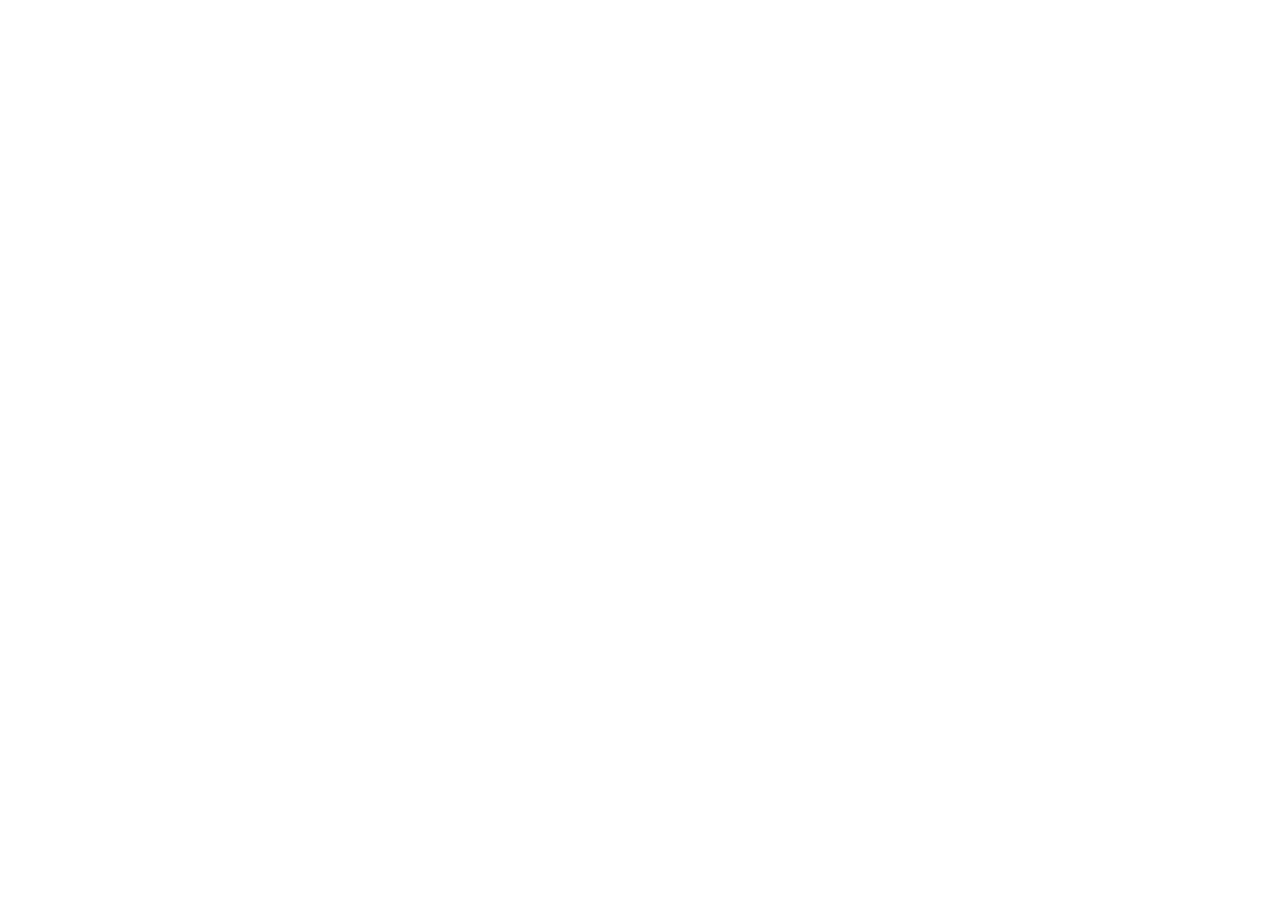
==== index.html @ 236aec80 "Deploy inicial de la web" ====
<!DOCTYPE html>
<html>
<head>
  <!--
    If you are serving your web app in a path other than the root, change the
    href value below to reflect the base path you are serving from.

    The path provided below has to start and end with a slash "/" in order for
    it to work correctly.

    For more details:
    * https://developer.mozilla.org/en-US/docs/Web/HTML/Element/base

    This is a placeholder for base href that will be replaced by the value of
    the `--base-href` argument provided to `flutter build`.
  -->
  <base href="/">

  <meta charset="UTF-8">
  <meta content="IE=Edge" http-equiv="X-UA-Compatible">
  <meta name="description" content="A new Flutter project.">

  <!-- iOS meta tags & icons -->
  <meta name="mobile-web-app-capable" content="yes">
  <meta name="apple-mobile-web-app-status-bar-style" content="black">
  <meta name="apple-mobile-web-app-title" content="web">
  <link rel="apple-touch-icon" href="icons/Icon-192.png">

  <!-- Favicon -->
  <link rel="icon" type="image/png" href="favicon.png"/>

  <title>web</title>
  <link rel="manifest" href="manifest.json">
</head>
<body>
  <script src="flutter_bootstrap.js" async></script>
</body>
</html>
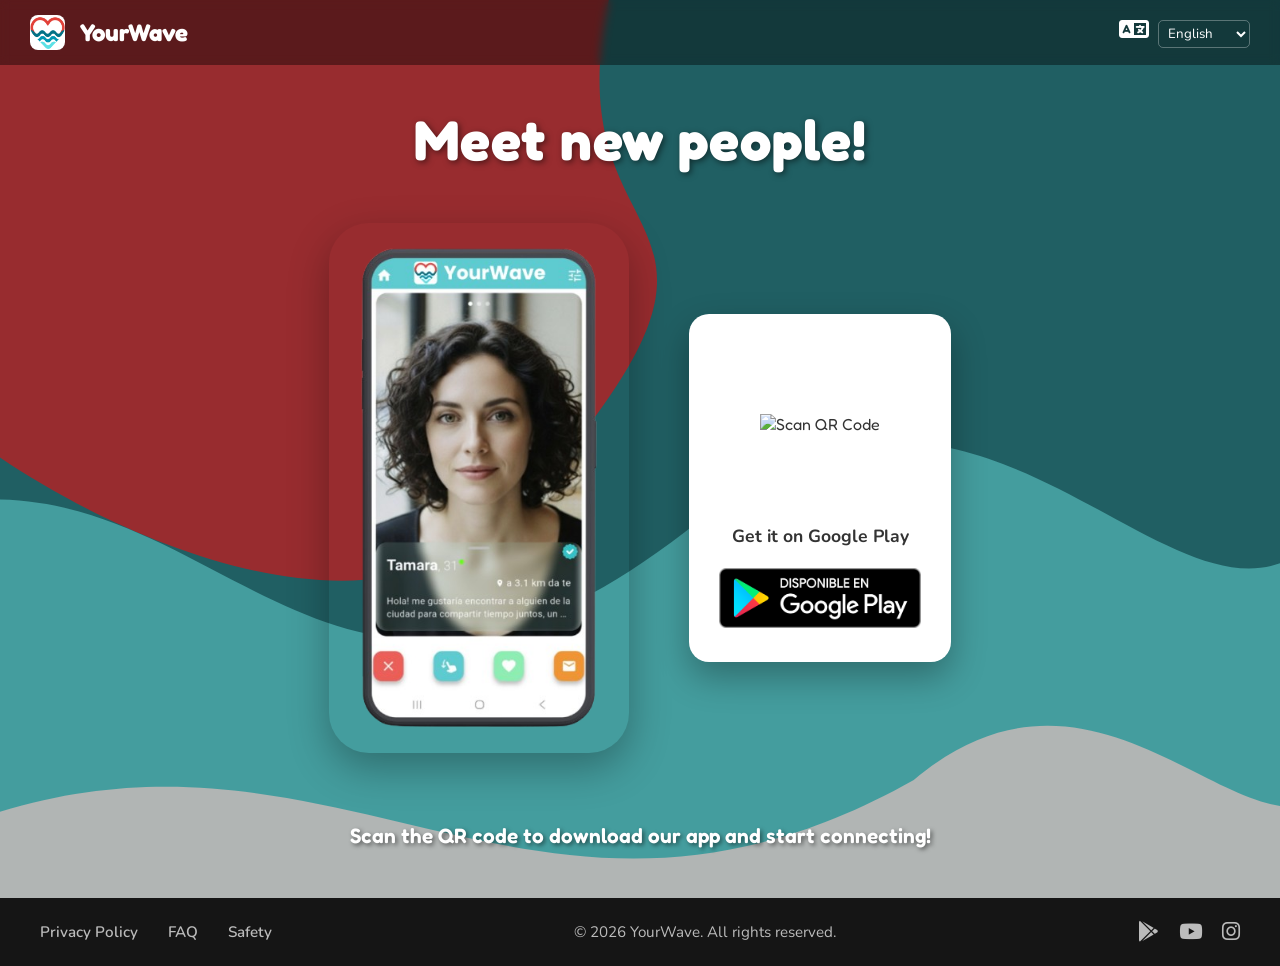
==== commit 1ed3e8ab: "Add files via upload" ====
--- a/index.html
+++ b/index.html
@@ -1,38 +1,134 @@
 <!DOCTYPE html>
-<html>
+<html lang="es">
 <head>
-  <!--
-    If you are serving your web app in a path other than the root, change the
-    href value below to reflect the base path you are serving from.
-
-    The path provided below has to start and end with a slash "/" in order for
-    it to work correctly.
-
-    For more details:
-    * https://developer.mozilla.org/en-US/docs/Web/HTML/Element/base
-
-    This is a placeholder for base href that will be replaced by the value of
-    the `--base-href` argument provided to `flutter build`.
-  -->
-  <base href="/">
-
-  <meta charset="UTF-8">
-  <meta content="IE=Edge" http-equiv="X-UA-Compatible">
-  <meta name="description" content="A new Flutter project.">
-
-  <!-- iOS meta tags & icons -->
-  <meta name="mobile-web-app-capable" content="yes">
-  <meta name="apple-mobile-web-app-status-bar-style" content="black">
-  <meta name="apple-mobile-web-app-title" content="web">
-  <link rel="apple-touch-icon" href="icons/Icon-192.png">
-
-  <!-- Favicon -->
-  <link rel="icon" type="image/png" href="favicon.png"/>
-
-  <title>web</title>
-  <link rel="manifest" href="manifest.json">
+    <meta charset="UTF-8">
+    <meta name="viewport" content="width=device-width, initial-scale=1.0">
+    <meta name="description" content="YourWave - ¡Conoce gente nueva!">
+    <title>YourWave - ¡Conoce gente nueva!</title>
+    <link rel="stylesheet" href="styles.css">
+    <link rel="preconnect" href="https://fonts.googleapis.com">
+    <link rel="preconnect" href="https://fonts.gstatic.com" crossorigin>
+    <link href="https://fonts.googleapis.com/css2?family=Fredoka:wght@400;600;700&family=Nunito:wght@400;600;700&display=swap" rel="stylesheet">
+    <link rel="stylesheet" href="https://cdnjs.cloudflare.com/ajax/libs/font-awesome/6.4.0/css/all.min.css">
 </head>
 <body>
-  <script src="flutter_bootstrap.js" async></script>
+    <div class="background-waves">
+        <!-- SVG waves representing the original design -->
+        <svg viewBox="0 0 1440 900" preserveAspectRatio="none">
+            <!-- Dark Teal Base -->
+            <rect width="1440" height="900" fill="#205f63" />
+            <!-- Red blob top left -->
+            <path d="M0,0 L700,0 C600,300 900,200 600,500 C400,700 -50,400 0,400 Z" fill="#982c2f"/>
+            <!-- Light Teal Wave -->
+            <path d="M0,500 C300,450 400,800 800,500 C1100,300 1300,700 1440,500 L1440,900 L0,900 Z" fill="#449d9e"/>
+            <!-- Light Gray Wave -->
+            <path d="M0,800 C400,650 600,950 1000,750 C1200,600 1350,850 1440,750 L1440,900 L0,900 Z" fill="#b1b5b4"/>
+        </svg>
+    </div>
+
+    <div class="content-wrapper">
+        <header class="top-nav">
+            <div class="nav-left">
+                <img src="logo.png" alt="YourWave Logo" class="logo">
+                <span class="brand-name">YourWave</span>
+            </div>
+            <div class="nav-right" style="position: relative;">
+                <i class="fas fa-language lang-icon" style="margin-right: 5px;"></i>
+                <select id="lang-select" style="background: transparent; color: white; border: 1px solid rgba(255,255,255,0.3); border-radius: 5px; padding: 3px 5px; outline: none; font-family: 'Nunito', sans-serif; cursor: pointer;">
+                    <option value="en" style="color: black;">English</option>
+                    <option value="es" style="color: black;">Español</option>
+                    <option value="fr" style="color: black;">Français</option>
+                    <option value="de" style="color: black;">Deutsch</option>
+                    <option value="it" style="color: black;">Italiano</option>
+                    <option value="pt" style="color: black;">Português</option>
+                    <option value="ru" style="color: black;">Русский</option>
+                    <option value="zh" style="color: black;">中文</option>
+                    <option value="ja" style="color: black;">日本語</option>
+                    <option value="ar" style="color: black;">العربية</option>
+                </select>
+            </div>
+        </header>
+
+        <main class="hero-section">
+            <h1 class="main-title" data-i18n="title">¡Conoce gente nueva!</h1>
+            
+            <div class="app-showcase">
+                <div class="phone-mockup">
+                    <img src="10.png" alt="YourWave App" class="phone-img">
+                </div>
+                
+                <div class="download-card">
+                    <div class="qr-placeholder">
+                        <img src="https://api.qrserver.com/v1/create-qr-code/?size=150x150&data=https://play.google.com/store/apps/details?id=com.neowavecode.yourwave" alt="Scan QR Code" class="qr-img">
+                    </div>
+                    <p class="download-text" data-i18n="download">Descarga en Google Play</p>
+                    <a href="https://play.google.com/store/apps/details?id=com.neowavecode.yourwave" target="_blank" rel="noopener noreferrer">
+                        <img src="googlebadge.png" alt="Get it on Google Play" class="google-badge">
+                    </a>
+                </div>
+            </div>
+
+            <p class="bottom-callout" data-i18n="bottom_text">¡Escanea el código QR para descargar nuestra aplicación y empezar a conectar!</p>
+        </main>
+
+        <footer class="site-footer">
+            <div class="footer-left">
+                <a href="politica_de_privacidad_en.html" class="footer-link" data-i18n="privacy">Política de Privacidad</a>
+                <a href="faq.html" class="footer-link">FAQ</a>
+                <a href="safety.html" class="footer-link">Safety</a>
+            </div>
+            <div class="footer-center">
+                <p data-i18n="rights">&copy; 2026 YourWave. Todos los derechos reservados.</p>
+            </div>
+            <div class="footer-right">
+                <a href="https://play.google.com/store/apps/details?id=com.neowavecode.yourwave" target="_blank" aria-label="Google Play Store"><i class="fab fa-google-play"></i></a>
+                <a href="https://www.youtube.com/@YourWaveApp" target="_blank" aria-label="YouTube"><i class="fab fa-youtube"></i></a>
+                <a href="https://www.instagram.com/yourwaveapp" target="_blank" aria-label="Instagram"><i class="fab fa-instagram"></i></a>
+            </div>
+        </footer>
+    </div>
+    
+    <script>
+        const translations = {
+            es: { title: "¡Conoce gente nueva!", download: "Descarga en Google Play", bottom_text: "¡Escanea el código QR para descargar nuestra aplicación y empezar a conectar!", privacy: "Política de Privacidad", rights: "&copy; 2026 YourWave. Todos los derechos reservados." },
+            en: { title: "Meet new people!", download: "Get it on Google Play", bottom_text: "Scan the QR code to download our app and start connecting!", privacy: "Privacy Policy", rights: "&copy; 2026 YourWave. All rights reserved." },
+            fr: { title: "Faites de nouvelles rencontres !", download: "Disponible sur Google Play", bottom_text: "Scannez le code QR pour télécharger l'application et commencer à vous connecter !", privacy: "Politique de confidentialité", rights: "&copy; 2026 YourWave. Tous droits réservés." },
+            de: { title: "Lerne neue Leute kennen!", download: "Jetzt bei Google Play", bottom_text: "Scanne den QR-Code, um unsere App herunterzuladen und loszulegen!", privacy: "Datenschutzrichtlinie", rights: "&copy; 2026 YourWave. Alle Rechte vorbehalten." },
+            it: { title: "Incontra nuove persone!", download: "Scarica su Google Play", bottom_text: "Scansiona il codice QR per scaricare la nostra app e iniziare a connetterti!", privacy: "Informativa sulla privacy", rights: "&copy; 2026 YourWave. Tutti i diritti riservati." },
+            pt: { title: "Conheça pessoas novas!", download: "Disponível no Google Play", bottom_text: "Escaneie o código QR para baixar nosso aplicativo e começar a se conectar!", privacy: "Política de Privacidade", rights: "&copy; 2026 YourWave. Todos os direitos reservados." },
+            ru: { title: "Знакомьтесь с новыми людьми!", download: "Доступно в Google Play", bottom_text: "Отсканируйте QR-код, чтобы скачать наше приложение и начать общение!", privacy: "Политика конфиденциальности", rights: "&copy; 2026 YourWave. Все права защищены." },
+            zh: { title: "认识新朋友！", download: "在Google Play上获取", bottom_text: "扫描二维码下载我们的应用程序并开始建立联系！", privacy: "隐私政策", rights: "&copy; 2026 YourWave. 保留所有权利。" },
+            ja: { title: "新しい人と出会おう！", download: "Google Playで手に入れよう", bottom_text: "QRコードをスキャンしてアプリをダウンロードし、つながりを始めましょう！", privacy: "プライバシーポリシー", rights: "&copy; 2026 YourWave. 無断複写・転載を禁じます。" },
+            ar: { title: "تعرف على أشخاص جدد!", download: "تنزيل من Google Play", bottom_text: "امسح رمز الاستجابة السريعة لتنزيل تطبيقنا والبدء في التواصل!", privacy: "سياسة الخصوصية", rights: "&copy; 2026 YourWave. جميع الحقوق محفوظة." }
+        };
+        
+        let userLang = navigator.language.slice(0, 2);
+        if(!translations[userLang]) userLang = 'en';
+        
+        const langSelect = document.getElementById('lang-select');
+        langSelect.value = userLang;
+        
+        function applyLanguage(lang) {
+            const t = translations[lang];
+            if(!t) return;
+            document.querySelectorAll('[data-i18n]').forEach(el => {
+                const key = el.getAttribute('data-i18n');
+                if(t[key]) el.innerHTML = t[key];
+            });
+            document.documentElement.lang = lang;
+            
+            if(lang === 'ar') {
+                document.body.style.direction = 'rtl';
+            } else {
+                document.body.style.direction = 'ltr';
+            }
+        }
+        
+        applyLanguage(userLang);
+        
+        langSelect.addEventListener('change', (e) => {
+            applyLanguage(e.target.value);
+        });
+    </script>
 </body>
 </html>
--- a/styles.css
+++ b/styles.css
@@ -0,0 +1,248 @@
+* {
+    margin: 0;
+    padding: 0;
+    box-sizing: border-box;
+}
+
+body {
+    font-family: 'Fredoka', 'Nunito', sans-serif;
+    color: white;
+    overflow-x: hidden;
+    min-height: 100vh;
+    display: flex;
+    flex-direction: column;
+}
+
+.background-waves {
+    position: fixed;
+    top: 0;
+    left: 0;
+    width: 100vw;
+    height: 100vh;
+    z-index: -1;
+    overflow: hidden;
+}
+
+.background-waves svg {
+    width: 100%;
+    height: 100%;
+    object-fit: cover;
+    transform: scale(1.1); /* Ensure no edge gaps */
+}
+
+.content-wrapper {
+    display: flex;
+    flex-direction: column;
+    min-height: 100vh;
+}
+
+.top-nav {
+    display: flex;
+    justify-content: space-between;
+    align-items: center;
+    padding: 15px 30px;
+    background: rgba(0, 0, 0, 0.4);
+    backdrop-filter: blur(5px);
+}
+
+.nav-left {
+    display: flex;
+    align-items: center;
+    gap: 15px;
+}
+
+.menu-icon, .lang-icon {
+    font-size: 24px;
+    cursor: pointer;
+    transition: color 0.2s;
+}
+
+.menu-icon:hover, .lang-icon:hover {
+    color: #449d9e;
+}
+
+.logo {
+    height: 35px;
+    border-radius: 8px;
+}
+
+.brand-name {
+    font-size: 24px;
+    font-weight: 700;
+}
+
+.hero-section {
+    flex: 1;
+    display: flex;
+    flex-direction: column;
+    align-items: center;
+    justify-content: center;
+    padding: 40px 20px;
+    text-align: center;
+}
+
+.main-title {
+    font-size: 3.5rem;
+    font-weight: 700;
+    margin-bottom: 50px;
+    text-shadow: 2px 2px 6px rgba(0,0,0,0.5);
+    letter-spacing: 1px;
+}
+
+.app-showcase {
+    display: flex;
+    align-items: center;
+    justify-content: center;
+    gap: 60px;
+    flex-wrap: wrap;
+    margin-bottom: 40px;
+}
+
+.phone-mockup {
+    max-width: 300px;
+    border-radius: 40px;
+    box-shadow: 0 15px 40px rgba(0,0,0,0.3);
+    overflow: hidden;
+    background: transparent;
+    border: none;
+    transition: transform 0.3s ease;
+}
+
+.phone-mockup:hover {
+    transform: translateY(-5px);
+}
+
+.phone-img {
+    width: 100%;
+    display: block;
+}
+
+.download-card {
+    background: white;
+    color: #333;
+    padding: 30px;
+    border-radius: 20px;
+    text-align: center;
+    box-shadow: 0 15px 35px rgba(0,0,0,0.3);
+    display: flex;
+    flex-direction: column;
+    align-items: center;
+    gap: 20px;
+    max-width: 280px;
+    transition: transform 0.3s;
+}
+
+.download-card:hover {
+    transform: translateY(-5px);
+}
+
+.qr-placeholder {
+    width: 160px;
+    height: 160px;
+    background: #fff;
+    border-radius: 10px;
+    display: flex;
+    align-items: center;
+    justify-content: center;
+    overflow: hidden;
+}
+
+.qr-img {
+    max-width: 100%;
+    max-height: 100%;
+    object-fit: contain;
+}
+
+.download-text {
+    font-weight: 700;
+    font-size: 1.1rem;
+    font-family: 'Nunito', sans-serif;
+}
+
+.google-badge {
+    height: 60px;
+    object-fit: contain;
+    cursor: pointer;
+    transition: opacity 0.2s;
+}
+
+.google-badge:hover {
+    opacity: 0.85;
+}
+
+.bottom-callout {
+    font-size: 1.3rem;
+    font-weight: 600;
+    max-width: 800px;
+    margin: 30px auto 10px auto;
+    text-shadow: 2px 2px 4px rgba(0,0,0,0.5);
+}
+
+.site-footer {
+    display: flex;
+    justify-content: space-between;
+    align-items: center;
+    padding: 20px 40px;
+    background: #151515;
+    color: #bbb;
+    font-size: 0.95rem;
+    font-family: 'Nunito', sans-serif;
+    flex-wrap: wrap;
+    gap: 20px;
+    position: relative;
+    z-index: 10;
+}
+
+.footer-left {
+    display: flex;
+    gap: 30px;
+}
+
+.footer-link {
+    color: #bbb;
+    text-decoration: none;
+    transition: color 0.2s;
+    font-weight: 600;
+}
+
+.footer-link:hover {
+    color: #449d9e;
+    text-decoration: underline;
+}
+
+.footer-right {
+    display: flex;
+    gap: 20px;
+    font-size: 1.3rem;
+}
+
+.footer-right a {
+    color: #bbb;
+    transition: color 0.2s, transform 0.2s;
+}
+
+.footer-right a:hover {
+    color: white;
+    transform: scale(1.1);
+}
+
+@media (max-width: 768px) {
+    .main-title {
+        font-size: 2.2rem;
+    }
+    
+    .app-showcase {
+        gap: 40px;
+        flex-direction: column;
+    }
+    
+    .site-footer {
+        flex-direction: column;
+        text-align: center;
+    }
+
+    .footer-left {
+        flex-wrap: wrap;
+        justify-content: center;
+    }
+}
